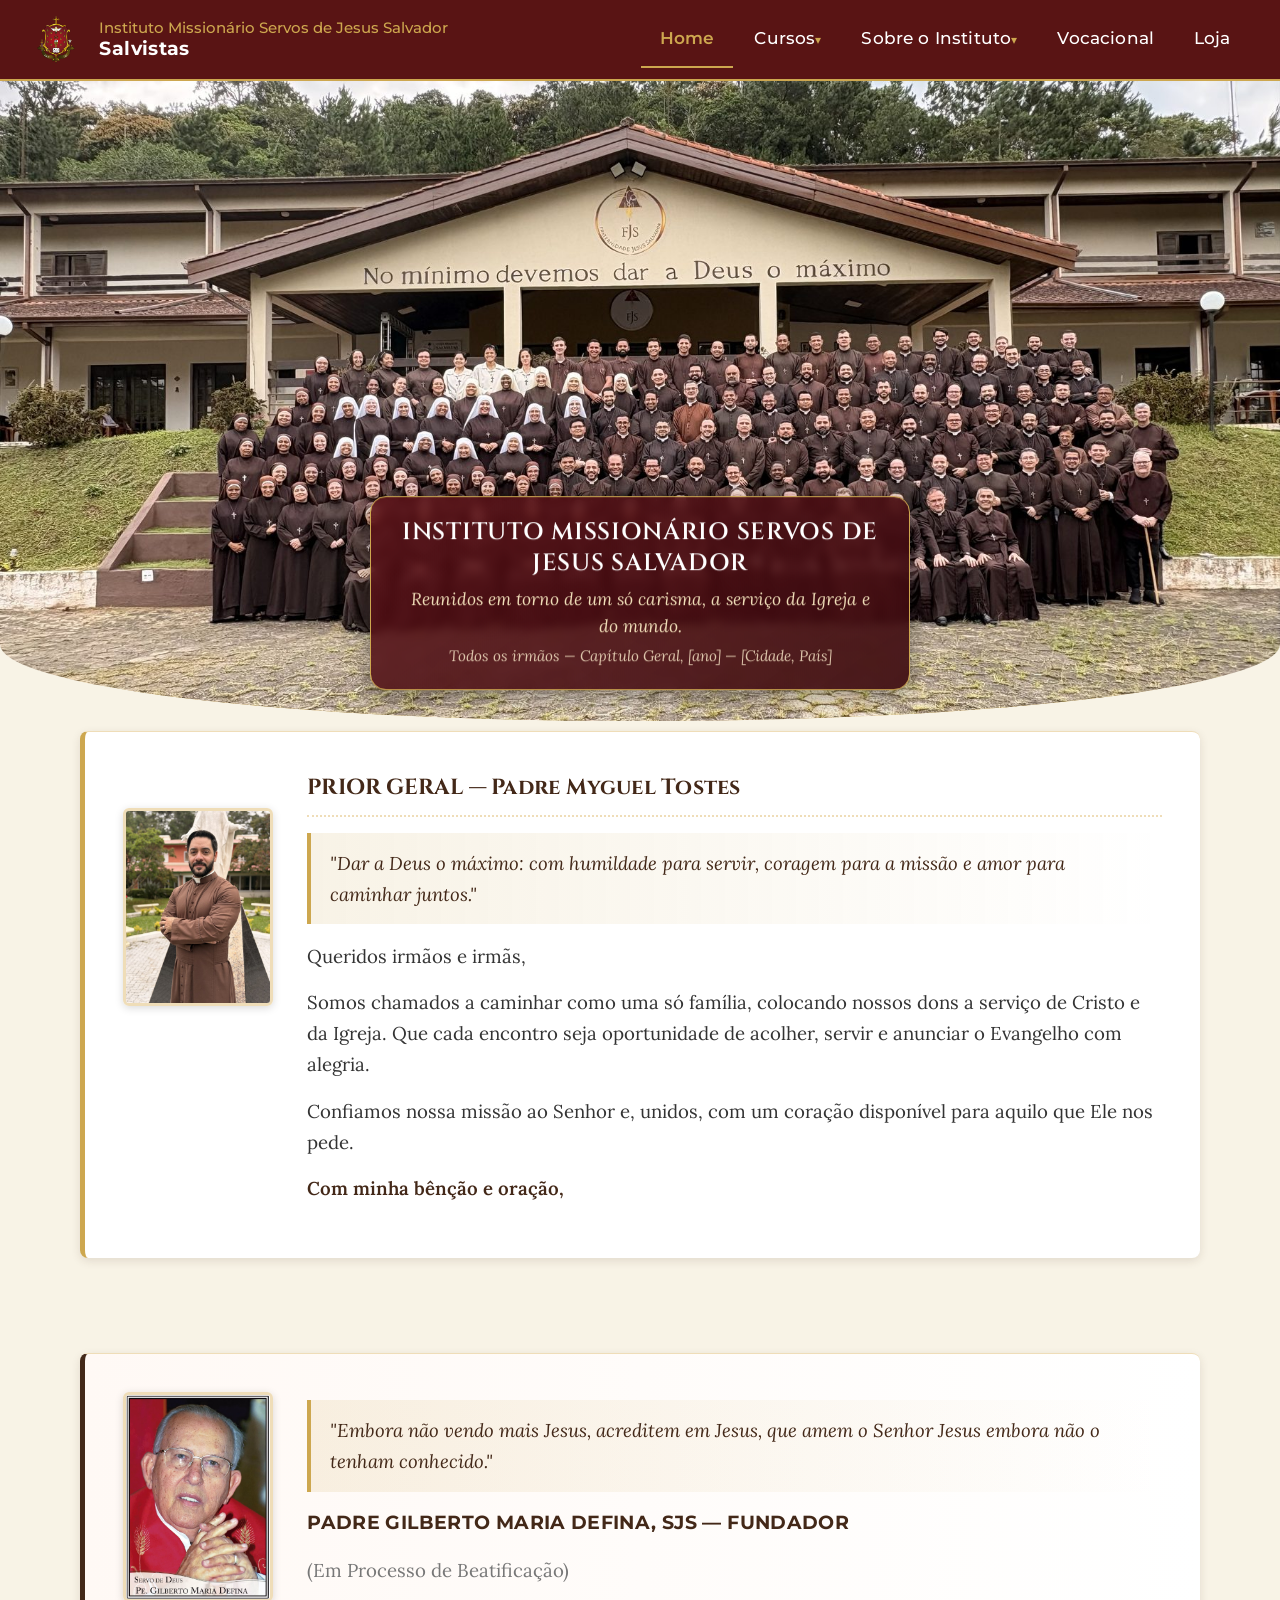
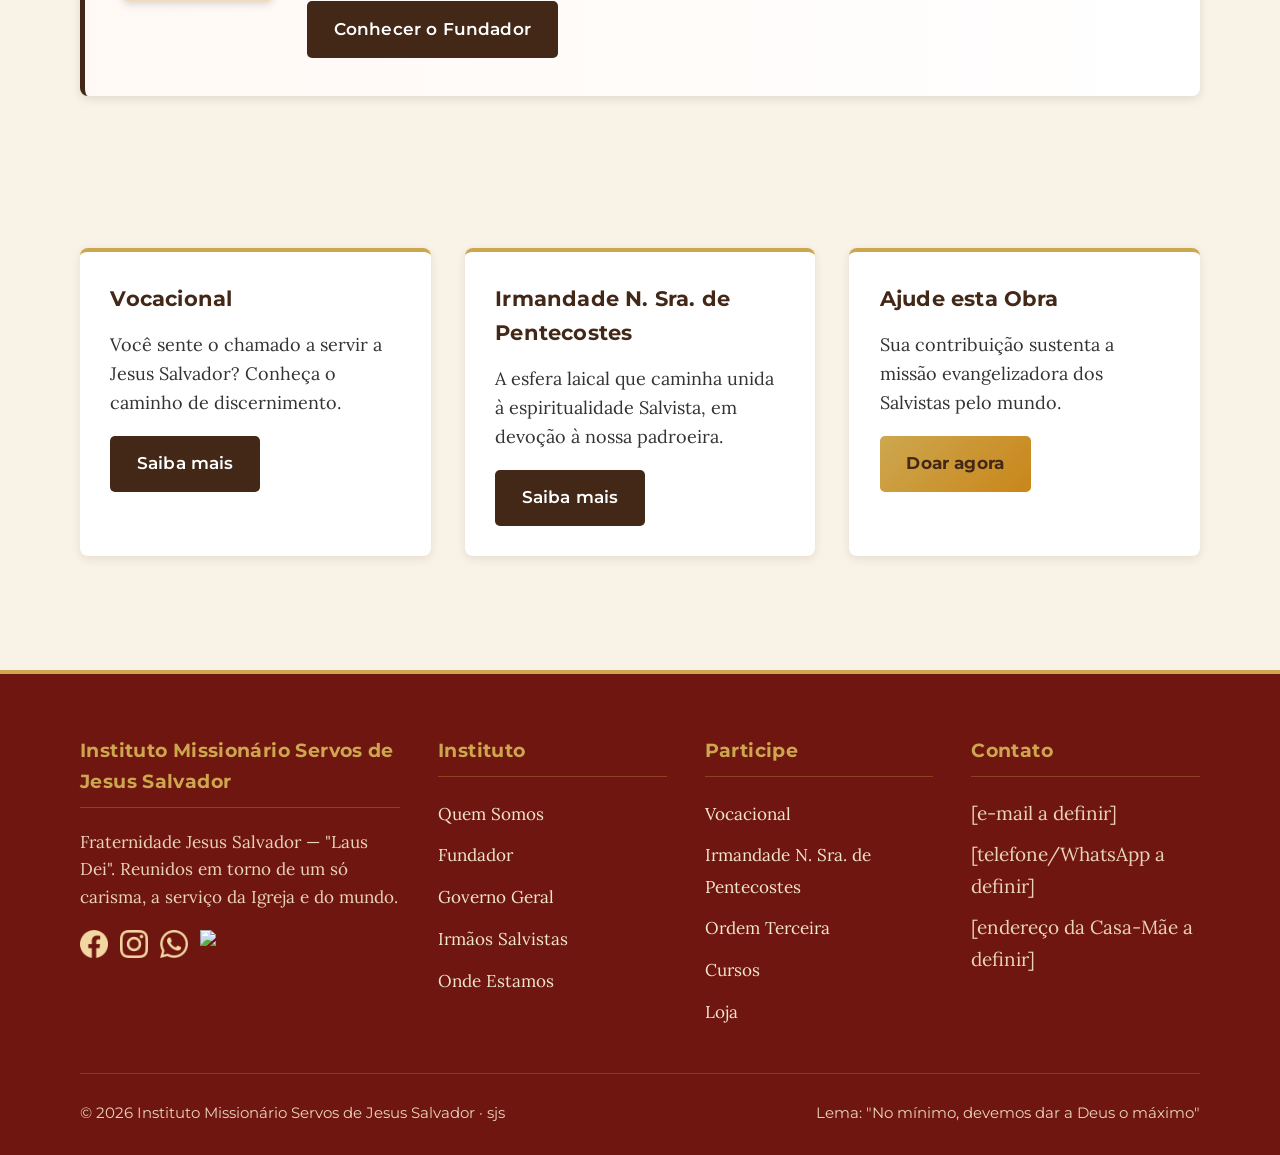
==== index.html @ c1e50032 "Add files via upload" ====
<!DOCTYPE html>
<html lang="pt-BR">
<head>
<meta charset="UTF-8">
<meta name="viewport" content="width=device-width, initial-scale=1.0">
<title>Início | Instituto Missionário Servos de Jesus Salvador</title>
<meta name="description" content="Instituto Missionário Servos de Jesus Salvador — Fraternidade Jesus Salvador, Salvistas.">
<link rel="preconnect" href="https://fonts.googleapis.com">
<link rel="preconnect" href="https://fonts.gstatic.com" crossorigin>
<link href="https://fonts.googleapis.com/css2?family=Cinzel:wght@500;600&family=Lora:ital,wght@0,400;0,500;0,600;1,400&family=Montserrat:wght@500;600;700&display=swap" rel="stylesheet">
<link rel="stylesheet" href="index.css">
</head>
<body>



<header class="site-header">
  <div class="container header-bar">
    <a href="index.html" class="brand">
      <span class="brand-mark" aria-hidden="true">
        <img src="images/brasao.png" alt="Brasão do Instituto" width="44" height="44">
      </span>
      <span class="brand-text">
        <span class="eyebrow-brand">Instituto Missionário Servos de Jesus Salvador</span>
        <span class="brand-name">Salvistas</span>
      </span>
    </a>
    <button class="nav-toggle" aria-label="Abrir menu" aria-expanded="false">☰</button>
    <nav class="primary-nav" aria-label="Menu principal">
      <button class="nav-close" aria-label="Fechar menu">✕</button>
      <ul>
        <li class="active"><a href="index.html">Home</a></li>
        <li class="has-dropdown">
          <a href="#" class="dropdown-trigger">Cursos</a>
          <div class="dropdown">
            <a href="cursos.html">Cursos</a>
            <a href="formacao-permanente.html">Formação Permanente</a>
          </div>
        </li>
        <li class="has-dropdown">
          <a href="#" class="dropdown-trigger">Sobre o Instituto</a>
          <div class="dropdown">
            <a href="quem-somos.html">Quem Somos</a>
            <a href="fundador.html">Fundador</a>
            <a href="governo-geral.html">Governo Geral</a>
            <a href="irmaos-salvistas.html">Irmãos Salvistas</a>
            <a href="irmandade.html">Irmandade N. Sra. de Pentecostes</a>
            <a href="ordem-terceira.html">Ordem Terceira</a>
            <a href="onde-estamos.html">Onde Estamos</a>
            <a href="doacoes.html">Ajude esta Obra</a>
          </div>
        </li>
        <li class=""><a href="vocacional.html">Vocacional</a></li>
        <li class=""><a href="loja.html">Loja</a></li>
        <li class=""><a href="area-do-irmao.html" class="nav-account"><span class="nav-account-icon"><svg viewBox="0 0 24 24"><path d="M12 12c2.7 0 4.9-2.2 4.9-4.9S14.7 2.2 12 2.2 7.1 4.4 7.1 7.1 9.3 12 12 12zm0 2.5c-3.3 0-9.8 1.6-9.8 4.9v2.4h19.6v-2.4c0-3.3-6.5-4.9-9.8-4.9z"/></svg></span>Área do Irmão</a></li>
      </ul>
    </nav>
  </div>
</header>



<main>
<section class="home-hero">
  <div class="home-hero-photo">
    <img
      class="home-hero-photo-img"
      src="images/capitulo-geral.jpg"
      alt="Capítulo Geral — todos os irmãos do Instituto Missionário Servos de Jesus Salvador"
    >
    <div class="home-hero-box">
      <div class="home-hero-box-inner">
        <h1>Instituto Missionário Servos de Jesus Salvador</h1>
        <p class="hero-text">
          Reunidos em torno de um só carisma, a serviço da Igreja e do mundo.
        </p>
        <p class="hero-meta">
          Todos os irmãos — Capítulo Geral, [ano] — [Cidade, País]
        </p>
      </div>
    </div>
  </div>
</section>



<div class="container">
<section class="prior-message">
  <div class="priest-card">
    <div class="photo priest-photo"><img src="images/prior-geral.jpg" alt="Pe. Myguel Tostes, sjs — Prior Geral" loading="lazy"></div>
    <div class="priest-content">
      <h3>PRIOR GERAL — Padre Myguel Tostes</h3>
      <p class="card-quote">"Dar a Deus o máximo: com humildade para servir, coragem para a missão e amor para caminhar juntos."</p>
      <p>Queridos irmãos e irmãs,</p>
      <p>Somos chamados a caminhar como uma só família, colocando nossos dons a serviço de Cristo e da Igreja. Que cada encontro seja oportunidade de acolher, servir e anunciar o Evangelho com alegria.</p>
      <p>Confiamos nossa missão ao Senhor e, unidos, com um coração disponível para aquilo que Ele nos pede.</p>
      <p class="prior-blessing">Com minha bênção e oração,</p>
    </div>
  </div>
</section>



<section class="section-block">
  <div class="founder-card">
    <div class="photo founder-photo"><img src="images/fundador.jpg" alt="Padre Gilberto Maria Defina, sjs — Fundador" loading="lazy"></div>
    <div class="priest-content">
      <p class="card-quote">"Embora não vendo mais Jesus, acreditem em Jesus, que amem o Senhor Jesus embora não o tenham conhecido."</p>
      <p class="founder-cite">PADRE GILBERTO MARIA DEFINA, SJS — FUNDADOR</p>
      <p class="founder-sub">(Em Processo de Beatificação)</p>
      <a href="fundador.html" class="btn">Conhecer o Fundador</a>
    </div>
  </div>
</section>



<section class="services-grid grid grid-3">
  <div class="card">
    <h3>Vocacional</h3>
    <p>Você sente o chamado a servir a Jesus Salvador? Conheça o caminho de discernimento.</p>
    <a href="vocacional.html" class="btn">Saiba mais</a>
  </div>
  <div class="card">
    <h3>Irmandade N. Sra. de Pentecostes</h3>
    <p>A esfera laical que caminha unida à espiritualidade Salvista, em devoção à nossa padroeira.</p>
    <a href="irmandade.html" class="btn">Saiba mais</a>
  </div>
  <div class="card">
    <h3>Ajude esta Obra</h3>
    <p>Sua contribuição sustenta a missão evangelizadora dos Salvistas pelo mundo.</p>
    <a href="doacoes.html" class="btn btn-gold">Doar agora</a>
  </div>
</section>
</div>
</main>



<footer class="site-footer">
  <div class="container">
    <div class="footer-grid">
      <div>
        <h4>Instituto Missionário Servos de Jesus Salvador</h4>
        <p>Fraternidade Jesus Salvador — "Laus Dei". Reunidos em torno de um só carisma, a serviço da Igreja e do mundo.</p>
                <div class="social-row" aria-label="Redes sociais">
          <a href="#" aria-label="Facebook">
            <img src="images/facebook.png" alt="Facebook">
          </a>
          </a>
          <a href="#" aria-label="Instagram">
            <img src="images/instagram.png" alt="Instagram">
          </a>
          <a href="#" aria-label="WhatsApp">
            <img src="images/whatsapp.png" alt="WhatsApp">
          </a>
          <a href="#" aria-label="YouTube">
            <img src="images/youtube (1).png" alt="YouTube">
          </a>
        </div>
      </div>
      <div>
        <h4>Instituto</h4>
        <ul>
          <li><a href="quem-somos.html">Quem Somos</a></li>
          <li><a href="fundador.html">Fundador</a></li>
          <li><a href="governo-geral.html">Governo Geral</a></li>
          <li><a href="irmaos-salvistas.html">Irmãos Salvistas</a></li>
          <li><a href="onde-estamos.html">Onde Estamos</a></li>
        </ul>
      </div>
      <div>
        <h4>Participe</h4>
        <ul>
          <li><a href="vocacional.html">Vocacional</a></li>
          <li><a href="irmandade.html">Irmandade N. Sra. de Pentecostes</a></li>
          <li><a href="ordem-terceira.html">Ordem Terceira</a></li>
          <li><a href="cursos.html">Cursos</a></li>
          <li><a href="loja.html">Loja</a></li>
        </ul>
      </div>
      <div>
        <h4>Contato</h4>
        <ul>
          <li>[e-mail a definir]</li>
          <li>[telefone/WhatsApp a definir]</li>
          <li>[endereço da Casa-Mãe a definir]</li>
        </ul>
      </div>
    </div>
    <div class="footer-bottom">
      <span>© <span class="js-year"></span> Instituto Missionário Servos de Jesus Salvador · sjs</span>
      <span>Lema: "No mínimo, devemos dar a Deus o máximo"</span>
    </div>
  </div>
</footer>



<script src="script.js"></script>
</body>
</html>
---- index.css ----
/* ==========================================================================
   Instituto Missionário Servos de Jesus Salvador — Identidade Digital
   Paleta: institucional (vinho) / humildade (marrom) / leveza (dourado-creme)
   ========================================================================== */
:root{
  --vinho:          #6F1610;
  --vinho-escuro:   #591414;
  --marrom:         #432818;
  --dourado:        #CDA74F;
  --dourado-claro:  #EFDDB8;
  --ouro-brilhante: #C9861A;
  --creme:          #F8F3E6;
  --creme-2:        #f1e6d2;
  --tinta:          #333333;
  --tinta-suave:    #6b5a4a;
  --linha:          rgba(67,40,24,.14);
  --sombra:         0 3px 10px rgba(67,40,24,.12);
  --radius:         8px;
  --serif:          "Lora", Georgia, "Times New Roman", serif;
  --display:        "Cinzel", var(--serif);
  --ui:             "Montserrat", "Helvetica Neue", Arial, sans-serif;
}
*,*::before,*::after{ box-sizing:border-box; margin:0; padding:0; }
html{
  scroll-behavior:smooth;
  /* Tipografia fluida: a base em rem cresce/diminui suavemente com a largura
     da tela (e também acompanha o zoom do navegador), então tudo que usa rem
     — textos, paddings, gaps — se ajusta em vez de ficar "quebrado" nos extremos. */
  font-size: clamp(15px, 0.6vw + 12.5px, 19px);
  height:100%;
  overflow-x:hidden;
}
body{
  margin:0;
  font-family:var(--serif);
  color:var(--tinta);
  background:var(--creme);
  line-height:1.65;
  -webkit-font-smoothing:antialiased;
  /* Rodapé "grudado" no fim da tela: o body ocupa no mínimo a altura toda
     da janela e o <main> cresce para empurrar o footer para baixo, então
     nunca sobra área vazia (cinza) abaixo do rodapé, seja qual for o
     tamanho da tela ou o nível de zoom. */
  min-height:100vh;
  min-height:100dvh;
  display:flex;
  flex-direction:column;
  /* Trava qualquer scroll horizontal indesejado (ex.: o menu do celular,
     que fica posicionado fora da tela quando fechado) */
  overflow-x:hidden;
  width:100%;
}
main{ flex:1 0 auto; margin-top:0; padding-top:0; }
.site-footer{ flex:0 0 auto; }
img{ max-width:100%; display:block; height:auto; }
a{ color:inherit; text-decoration:none; }
h1,h2,h3,h4{ 
  font-family:var(--ui); 
  font-weight:700; 
  color:var(--vinho-escuro); 
  margin:0 0 .5em; 
  letter-spacing:.01em; 
}
p{ margin:0 0 1em; }
.container{ width:min(1120px, 92%); margin:0 auto; }
:focus-visible{ outline:3px solid var(--dourado); outline-offset:3px; }
@media (prefers-reduced-motion: reduce){ *{ animation-duration:.001ms !important; transition-duration:.001ms !important; } }
/* --- Cabeçalho / Navegação --- */
.site-header{
  position:sticky; top:0; z-index:50;
  background:var(--vinho-escuro);
  border-bottom:2px solid var(--dourado);
  margin-bottom:0;
}
.header-bar{
  display:flex; align-items:center; justify-content:space-between;
  gap:1.5rem; padding:.6rem 0;
}
/* Cabeçalho ocupa a largura toda da tela (sem o respiro centralizado do .container),
   assim a marca fica colada à esquerda da janela. */
.site-header .container.header-bar{
  width:100%; max-width:none; margin:0; padding-left:1.6rem; padding-right:1.6rem;
}
.brand{ 
  display:flex; align-items:center; gap:.9rem; 
  text-decoration:none;
}
.brand-mark{ 
  width:52px; height:52px; flex:none; 
  display:flex; align-items:center; justify-content:center;
  background:transparent;
  border-radius:0;
}
.brand-mark img{ 
  width:100%; height:100%; object-fit:contain; 
  display:block;
  border-radius:0;
  background:transparent;
}
.brand-text{ 
  display:flex; flex-direction:column; 
  line-height:1.2;
}
.brand-text .eyebrow-brand{ 
  display:block; 
  font-family:var(--ui); 
  font-size:.78rem; 
  color:var(--dourado);
  font-weight:500; 
  line-height:1.3;
}
.brand-text .brand-name{ 
  font-family:var(--ui); 
  font-weight:700; 
  font-size:.98rem; 
  color:#fff;
  letter-spacing:.02em; 
}
nav.primary-nav{ display:flex; align-items:center; gap:.2rem; }
nav.primary-nav ul{ list-style:none; display:flex; gap:.1rem; margin:0; padding:0; align-items:center; }
nav.primary-nav > ul > li{ position:relative; }
nav.primary-nav > ul > li > a{
  display:block; padding:.7rem 1rem; font-family:var(--ui); font-size:.88rem; font-weight:500;
  letter-spacing:.01em; color:#fff; border-bottom:2px solid transparent; 
  transition:all .25s ease; cursor:pointer;
}
nav.primary-nav > ul > li > a:hover{ color:var(--dourado); border-bottom-color:var(--dourado); }
/* --- Botão "Área do Irmão" no menu (estilo pill, ícone + texto) --- */
nav.primary-nav .nav-account{
  display:flex !important; align-items:center; gap:.5rem;
  background:var(--dourado); color:var(--vinho-escuro) !important;
  padding:.55rem 1.1rem !important; border-radius:999px;
  font-weight:700 !important; border-bottom:none !important;
  margin-left:.4rem;
}
nav.primary-nav .nav-account:hover{
  background:var(--ouro-brilhante); color:var(--vinho-escuro) !important;
  border-bottom:none !important; transform:translateY(-1px);
}
nav.primary-nav .nav-account .nav-account-icon{
  width:20px; height:20px; border-radius:50%; background:var(--vinho-escuro);
  display:flex; align-items:center; justify-content:center; flex:none;
}
nav.primary-nav .nav-account .nav-account-icon svg{ width:12px; height:12px; fill:var(--dourado); }
nav.primary-nav > ul > li.active > a,
nav.primary-nav > ul > li.has-dropdown.active > a{ 
  background:transparent; 
  color:var(--dourado); 
  font-weight:600; 
  border-bottom:2px solid var(--dourado); 
}
nav.primary-nav > ul > li.has-dropdown > a::after{ 
  content:" ▾"; 
  font-size:.7em; 
  color:var(--dourado); 
  display:inline-block;
  transition:transform .25s ease;
}
nav.primary-nav > ul > li.has-dropdown.open > a::after{
  transform:rotate(180deg);
}
/* --- Dropdown — Abre SÓ ao Clicar (sem hover) --- */
.dropdown{
  position:absolute; top:100%; left:0; min-width:260px; 
  background:linear-gradient(160deg, #fff9f5 0%, #ffffff 100%);
  border:1px solid var(--dourado-claro); 
  box-shadow:0 10px 30px rgba(95, 22, 16, .22); 
  padding:.7rem 0; border-radius:10px;
  opacity:0; visibility:hidden; transform:translateY(12px);
  transition:opacity .25s ease, transform .25s ease, visibility .25s;
  z-index:100;
}
.has-dropdown.open .dropdown{ 
  opacity:1; visibility:visible; transform:translateY(0); 
}
.dropdown a{ 
  display:block; padding:.85rem 1.2rem; font-family:var(--ui); 
  font-size:.9rem; color:var(--marrom); 
  border-radius:0; margin:0 .4rem;
  transition:all .2s ease;
  border-left:3px solid transparent;
}
.dropdown a:hover{ 
  background:linear-gradient(90deg, rgba(205,167,79,.18) 0%, transparent 100%); 
  color:var(--vinho); 
  border-left-color:var(--dourado);
  padding-left:1.4rem;
}
.nav-toggle{ display:none; background:none; border:1px solid rgba(243,215,163,.4); padding:.5rem .65rem; font-size:1.1rem; color:#f1e4cc; cursor:pointer; }
/* --- Botão Fechar no Menu Lateral --- */
.nav-close{
  display:none;
  position:absolute;
  top:1rem;
  right:1rem;
  background:transparent;
  border:1px solid var(--dourado);
  color:var(--dourado);
  font-size:1rem;
  padding:.4rem .8rem;
  border-radius:6px;
  cursor:pointer;
  transition:all .25s ease;
}
.nav-close:hover{
  background:var(--dourado);
  color:var(--vinho-escuro);
}
/* ==========================================================
   HERO
   ========================================================== */
.home-hero {
  position: relative;
  width: 100%;
  margin: 0;
  padding: 0;
  overflow: hidden;
  background: var(--creme);
  padding-bottom: 10px;
}
.home-hero-photo {
  position: relative;
  width: 100%;
  padding-top: 50%;
  overflow: hidden;
  z-index: 1;
  border-bottom-left-radius: 50% 12%;
  border-bottom-right-radius: 50% 12%;
}
.home-hero-photo-img {
  position: absolute;
  top: 0;
  left: 0;
  width: 100%;
  height: 100%;
  object-fit: cover;
  object-position: center top;
  display: block;
  z-index: 1;
}
.home-hero-photo::after {
  content: "";
  position: absolute;
  left: 0;
  bottom: 0;
  width: 100%;
  height: 40px;
  background: linear-gradient(
    90deg,
    transparent 0%,
    #CDA74F 20%,
    #EFDDB8 50%,
    #CDA74F 80%,
    transparent 100%
  );
  border-bottom-left-radius: 50% 12%;
  border-bottom-right-radius: 50% 12%;
}
.home-hero-box {
  position: absolute;
  top: 80%;
  left: 50%;
  transform: translate(-50%, -50%);
  z-index: 10;
  width: min(540px, 85%);
  animation: fadeInUp 1s ease-out forwards;
  opacity: 0;
}
@keyframes fadeInUp {
  to {
    opacity: 1;
    transform: translate(-50%, -50%) translateY(0);
  }
}
.home-hero-box-inner {
  width: 100%;
  background: linear-gradient(
    145deg,
    rgba(90, 16, 22, 0.85),
    rgba(60, 10, 15, 0.90)
  );
  color: #fff;
  text-align: center;
  padding: 20px 28px 22px;
  border-radius: 16px;
  border: 1px solid var(--dourado);
  box-shadow: 0 6px 24px rgba(0, 0, 0, 0.4);
  backdrop-filter: blur(4px);
  transition: all .4s ease !important;
}
.home-hero-box-inner:hover {
  transform: translateY(-8px) scale(1.02);
  box-shadow: 0 12px 35px rgba(111, 22, 16, .55), inset 0 0 0 1px rgba(205,167,79,.3);
  border-color: var(--ouro-brilhante);
}
.home-hero-box-inner:hover h1 {
  color: var(--dourado-claro);
  text-shadow: 0 0 12px rgba(205,167,79,.4);
}
.home-hero-box-inner h1 {
  font-family: var(--display);
  color: #fff;
  font-size: clamp(1rem, 2vw, 1.25rem);
  margin: 0 0 0.4rem;
  letter-spacing: 0.03em;
  line-height: 1.3;
  font-weight: 600;
  text-transform: uppercase;
}
.hero-text {
  font-family: var(--serif);
  font-style: italic;
  color: var(--dourado-claro);
  font-size: 0.92rem;
  margin-bottom: 0.35rem;
  line-height: 1.5;
}
.hero-meta {
  font-family: var(--serif);
  font-style: italic;
  font-size: 0.8rem;
  color: #e9d4b8;
  margin-bottom: 0;
  opacity: 0.92;
  line-height: 1.4;
}
/* --- Cartões: Prior Geral e Fundador --- */
.prior-message{ padding-top:0; }
.priest-card, .founder-card{
  display:flex; gap:1.8rem; align-items:flex-start; background:#fff;
  padding:2rem; border-radius:8px; box-shadow:0 3px 10px rgba(67,40,24,.12);
  border-top:1px solid var(--dourado-claro);
}
.priest-card{ border-left:5px solid var(--dourado); }
.founder-card{ border-left:5px solid var(--marrom); background:linear-gradient(90deg,#fff9f5 0%,#ffffff 100%); }
.priest-photo{
  width:150px; flex:none; border-radius:6px; overflow:hidden;
  border:3px solid var(--dourado-claro); box-shadow:0 2px 8px rgba(0,0,0,.15);
  margin-top: 2rem;
}
.founder-photo{
  width:150px; flex:none; border-radius:6px; overflow:hidden;
  border:3px solid var(--dourado-claro); box-shadow:0 2px 8px rgba(0,0,0,.15);
}
.priest-photo img, .founder-photo img{ width:100%; display:block; height:100%; object-fit:cover; }
.priest-content h3{
  color:var(--marrom); font-family:var(--display); font-size:1.15rem; margin-bottom:.8rem;
  padding-bottom:.5rem; border-bottom:2px dotted var(--dourado-claro);
}
.priest-content p{ margin-bottom:.85rem; font-size:.98rem; line-height:1.65; }
.prior-blessing{ margin-top:.8rem; font-weight:600; color:var(--marrom); }
.card-quote{
  font-style:italic; color:var(--marrom); margin:.4rem 0 1.2rem; padding:.8rem 1rem;
  border-left:4px solid var(--dourado); border-radius:0 6px 6px 0;
  background:linear-gradient(90deg, rgba(205,167,79,.14) 0%, transparent 100%);
  font-size:.98rem; line-height:1.6;
}
.founder-cite{ 
  font-family:var(--ui); font-weight:700; font-size:.9rem; 
  letter-spacing:.02em; color:var(--marrom); margin-bottom:.3rem; 
}
.founder-sub{ font-size:.85rem; color:#777; margin-top:.2rem; }
/* --- Seções e Grades --- */
section{ padding:4rem 0; }
.section-block{ padding-top:1rem; }
.grid{ display:grid; gap:1.8rem; }
.grid-3{ grid-template-columns:repeat(3,1fr); }
.card{
  background:#fff; border:none; border-radius:8px; padding:1.6rem;
  box-shadow:0 3px 10px rgba(67,40,24,.10); border-top:4px solid var(--dourado);
  transition:transform .3s ease, box-shadow .3s ease;
}
.card:hover{ transform:translateY(-4px); box-shadow:0 5px 15px rgba(67,40,24,.18); }
.card h3{ font-size:1.08rem; color:var(--marrom); margin-bottom:.8rem; }
.card p{ font-size:.95rem; line-height:1.6; }
/* --- Botões --- */
.btn{
  display:inline-block; font-family:var(--ui); font-weight:600; font-size:.88rem; letter-spacing:.01em;
  padding:.75rem 1.4rem; border:none; border-radius:5px; color:#fff; background:var(--marrom); cursor:pointer;
  transition:all .3s ease;
}
.btn:hover{ background:#5a3622; box-shadow:0 3px 8px rgba(67,40,24,.3); }
.btn-gold{ 
  background:linear-gradient(135deg, var(--dourado) 0%, var(--ouro-brilhante) 100%); 
  color:var(--marrom); font-weight:700; 
}
.btn-gold:hover{ 
  background:linear-gradient(135deg, var(--ouro-brilhante) 0%, var(--dourado) 100%); 
  color:var(--marrom); 
}
/* --- Rodapé --- */
footer.site-footer{ 
  background:var(--vinho); color:#e9d4b8; padding:3.2rem 0 1.6rem; 
  border-top:4px solid var(--dourado); margin-top:2rem; 
}
footer.site-footer h4{ 
  color:var(--dourado); font-size:1rem; letter-spacing:.02em; 
  margin-bottom:1.1rem; padding-bottom:.5rem; 
  border-bottom:1px solid rgba(205,167,79,.3); 
}
footer.site-footer p{ font-size:.9rem; line-height:1.6; }
footer.site-footer a{ color:#F0E6CC; font-size:.9rem; }
footer.site-footer a:hover{ color:var(--dourado-claro); padding-left:4px; transition:.2s ease; }
.footer-grid{ display:grid; grid-template-columns:1.4fr 1fr 1fr 1fr; gap:2rem; }
.footer-grid ul{ list-style:none; margin:0; padding:0; display:flex; flex-direction:column; gap:.55rem; }
.footer-bottom{ 
  margin-top:2.4rem; padding-top:1.4rem; border-top:1px solid rgba(255,255,255,.14); 
  font-family:var(--ui); font-size:.78rem; color:#e9d4b8; 
  display:flex; justify-content:space-between; flex-wrap:wrap; gap:.6rem; 
}
/* =====================================================
   📱 ÍCONES DAS REDES SOCIAIS — SEM BOLA, SÓ IMAGENS
   ===================================================== */
.social-row {
  display: flex;
  gap: 12px;
  margin-top: 1rem;
}
.social-row a {
  width: 28px;
  height: 28px;
  display: flex !important;
  align-items: center !important;
  justify-content: center !important;
  background: transparent !important;
  border: none !important;
  border-radius: 0;
  padding: 0 !important;
  text-indent: 0 !important;
  font-size: 0 !important;
  transition: transform .3s ease;
}
.social-row a img {
  width: 28px !important;
  height: 28px !important;
  object-fit: contain !important;
  display: block !important;
  margin: 0 !important;
  padding: 0 !important;
}
.social-row a:hover {
  transform: scale(1.15);
}
/* --- Responsividade / Celular --- */
@media (max-width:1100px){
  .nav-toggle{ display:block; }
  /* ✅ Menu lateral — MESMA COR da barra de navegação */
  nav.primary-nav{
    position:fixed; top:0; right:0; bottom:0; width:min(320px,86%); height:100vh;
    background:var(--vinho-escuro);
    flex-direction:column; align-items:stretch;
    transform:translateX(100%); transition:transform .25s ease; 
    padding:5rem 1.2rem 2rem;
    box-shadow:var(--sombra); overflow:auto;
  }
  nav.primary-nav.open{ transform:translateX(0); }
  /* ✅ Mostra o botão Fechar no celular */
  .nav-close{ display:block; }
  nav.primary-nav ul{ flex-direction:column; align-items:stretch; }
  nav.primary-nav > ul > li > a{ border-bottom:1px solid rgba(205,167,79,.15); }
  nav.primary-nav .nav-account{ justify-content:center; margin:.6rem 0 0; border-bottom:none !important; }
  /* ✅ Dropdown no celular — sem espaço vazio */
  .dropdown{ 
    position:static; 
    max-height:0; 
    opacity:0; 
    visibility:hidden; 
    transform:translateY(0); 
    box-shadow:none; 
    border:none; 
    background:rgba(0,0,0,.15);
    padding-left:.8rem; 
    padding-top:0; 
    margin:0;
    overflow:hidden;
    transition:max-height .25s ease, opacity .2s ease, padding .25s ease;
  }
  .has-dropdown.open .dropdown{ 
    max-height:500px; 
    opacity:1; 
    visibility:visible; 
    padding-top:.5rem;
  }
  .has-dropdown > a::after{ float:right; }
  .dropdown a{ color:#f1e4cc; border-left-color:transparent; }
  .dropdown a:hover{ 
    background:rgba(205,167,79,.25); 
    color:#fff; 
    border-left-color:var(--dourado);
  }
}
@media (max-width:860px){ 
  .grid-3{ grid-template-columns:1fr 1fr; } 
  .footer-grid{ grid-template-columns:1fr 1fr; } 
}
@media (max-width:640px){
  .priest-card, .founder-card{ flex-direction:column; text-align:center; }
  .priest-photo, .founder-photo{ margin:0 auto; }
  .grid-3{ grid-template-columns:1fr; }
  .footer-grid{ grid-template-columns:1fr; }
  .header-bar{ flex-wrap:nowrap; }
  .brand{ min-width:0; flex:1 1 auto; }
  .brand-text{ min-width:0; }
  .brand-text .eyebrow-brand{ 
    white-space:nowrap; overflow:hidden; text-overflow:ellipsis; max-width:100%;
    font-size:.68rem;
  }
  .brand-text .brand-name{ font-size:.92rem; }
  .brand-mark{ width:40px; height:40px; }
  .nav-toggle{ flex:none; }
  .home-hero-box-inner{ padding:16px 20px; }

  /* ✅ QUADRADO SOBRE A FOTO — TOTALMENTE ESCONDIDO NO CELULAR */
  .home-hero-box {
    display: none !important;
  }
}
/* =====================================================
   🖥️ TELAS MUITO LARGAS (monitores ultra-wide / zoom bem
   afastado) — o conteúdo cresce em vez de sobrar espaço vazio
   ===================================================== */
@media (min-width:1440px){
  .container{ width:min(1280px, 88%); }
  section{ padding:5rem 0; }
}
@media (min-width:1900px){
  .container{ width:min(1440px, 82%); }
  html{ font-size:20px; }
}
/* =====================================================
   ✨ BARRA DE NAVEGAÇÃO ao rolar
   ===================================================== */
.site-header.rolando {
  box-shadow: 0 3px 12px rgba(0,0,0,.25);
  background: rgba(89, 20, 20, .97) !important;
  backdrop-filter: blur(6px);
  transition: all .2s ease;
}
/* =====================================================
   ⚡ APARECER RÁPIDO
   ===================================================== */
.escondido-antes {
  opacity: 0;
  transform: translateY(15px);
  transition: opacity .35s ease-out, transform .35s ease-out;
}
.apareceu {
  opacity: 1;
  transform: translateY(0);
}
/* Cards aparecem em sequência rápida */
.card:nth-child(2) { transition-delay: .08s; }
.card:nth-child(3) { transition-delay: .16s; }
.card:nth-child(4) { transition-delay: .24s; }
/* =====================================================
   🛡️ BRASÃO + NOME AO LADO — efeito juntos
   ===================================================== */
.brand {
  transition: transform .3s ease;
}
.brand:hover {
  transform: translateX(4px);
}
/* Brasão se mexe */
.brand-mark {
  transition: transform .35s ease, filter .35s ease;
}
.brand:hover .brand-mark {
  transform: scale(1.15) rotate(-5deg);
  filter: drop-shadow(0 4px 8px rgba(0,0,0,.35));
}
/* ✨ NOME AO LADO DO BRASÃO — brilha e cresce */
.brand-text {
  transition: all .35s ease;
}
.brand:hover .brand-text {
  transform: scale(1.03);
  letter-spacing: .02em;
}
.brand:hover .brand-name {
  color: var(--dourado) !important;
  text-shadow: 0 0 10px rgba(205,167,79,.35);
}
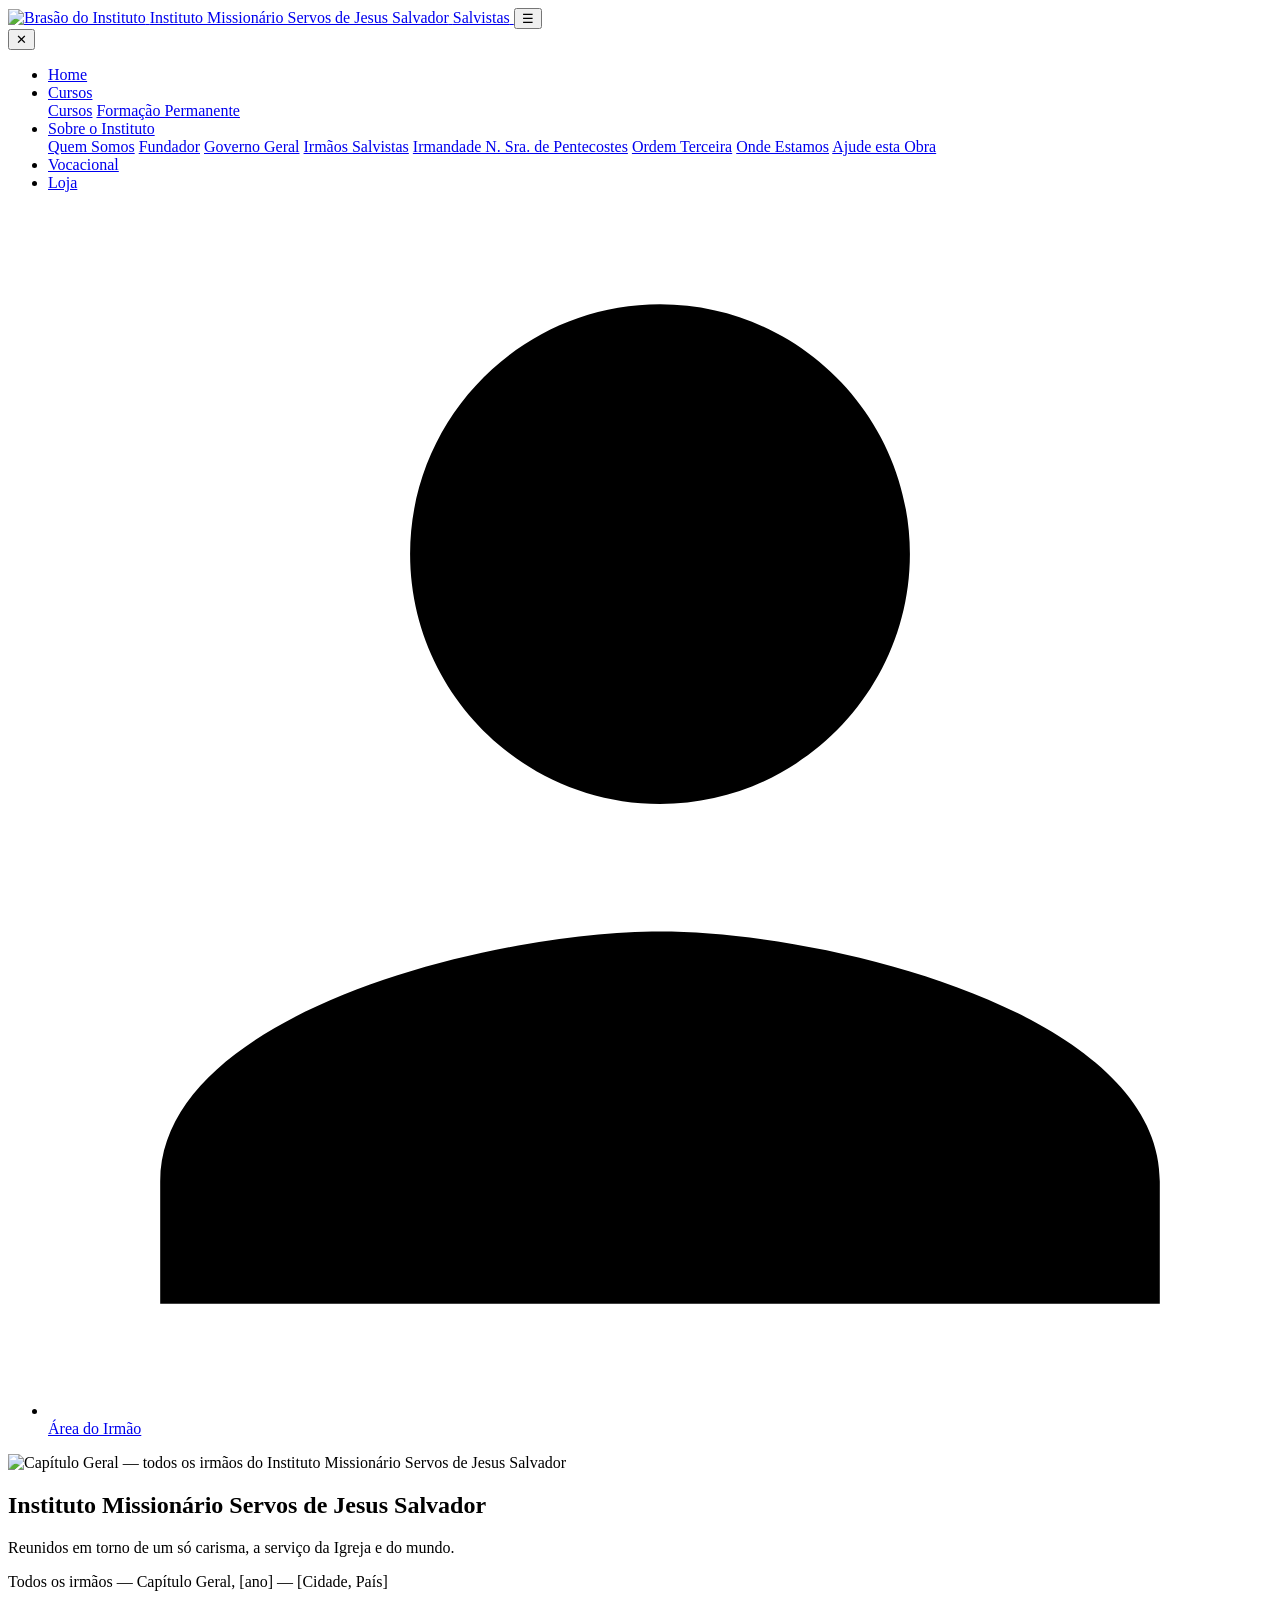
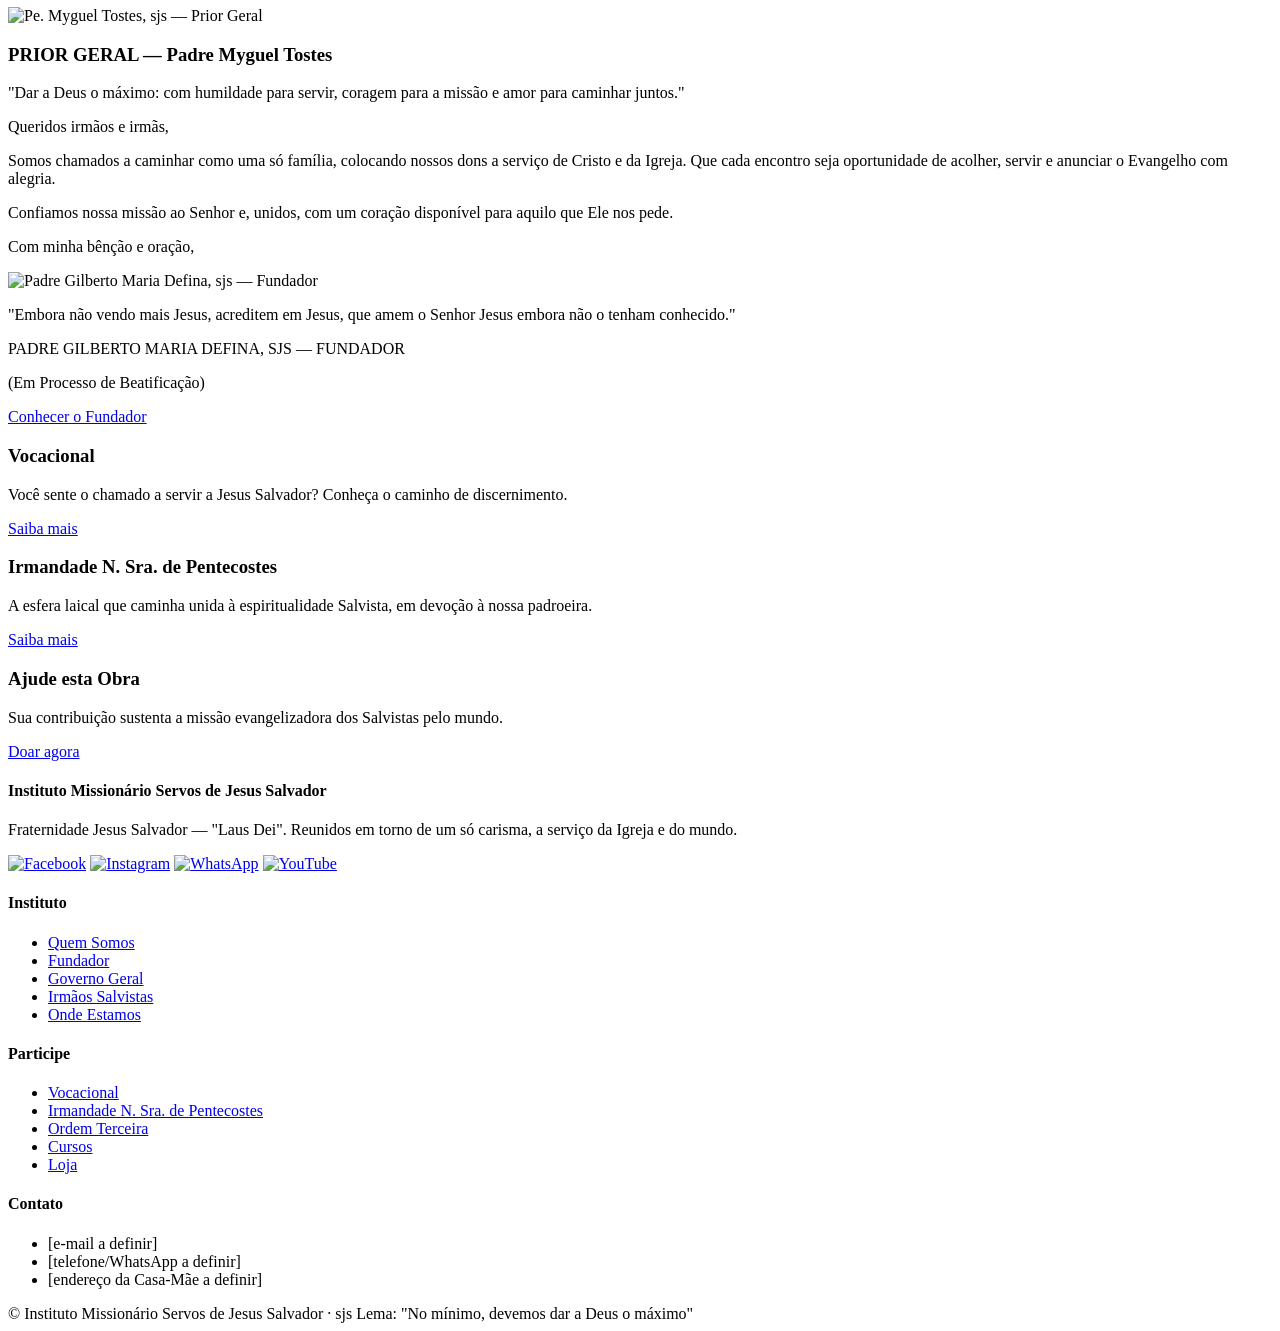
==== commit 82ed6489: "Update file paths for images and stylesheets" ====
--- a/index.html
+++ b/index.html
@@ -8,17 +8,14 @@
 <link rel="preconnect" href="https://fonts.googleapis.com">
 <link rel="preconnect" href="https://fonts.gstatic.com" crossorigin>
 <link href="https://fonts.googleapis.com/css2?family=Cinzel:wght@500;600&family=Lora:ital,wght@0,400;0,500;0,600;1,400&family=Montserrat:wght@500;600;700&display=swap" rel="stylesheet">
-<link rel="stylesheet" href="index.css">
+<link rel="stylesheet" href="css/index.css">
 </head>
 <body>
-
-
-
 <header class="site-header">
   <div class="container header-bar">
     <a href="index.html" class="brand">
       <span class="brand-mark" aria-hidden="true">
-        <img src="images/brasao.png" alt="Brasão do Instituto" width="44" height="44">
+        <img src="imagens/brasao.png" alt="Brasão do Instituto" width="44" height="44">
       </span>
       <span class="brand-text">
         <span class="eyebrow-brand">Instituto Missionário Servos de Jesus Salvador</span>
@@ -26,46 +23,45 @@
       </span>
     </a>
     <button class="nav-toggle" aria-label="Abrir menu" aria-expanded="false">☰</button>
-    <nav class="primary-nav" aria-label="Menu principal">
-      <button class="nav-close" aria-label="Fechar menu">✕</button>
-      <ul>
-        <li class="active"><a href="index.html">Home</a></li>
-        <li class="has-dropdown">
-          <a href="#" class="dropdown-trigger">Cursos</a>
-          <div class="dropdown">
-            <a href="cursos.html">Cursos</a>
-            <a href="formacao-permanente.html">Formação Permanente</a>
-          </div>
-        </li>
-        <li class="has-dropdown">
-          <a href="#" class="dropdown-trigger">Sobre o Instituto</a>
-          <div class="dropdown">
-            <a href="quem-somos.html">Quem Somos</a>
-            <a href="fundador.html">Fundador</a>
-            <a href="governo-geral.html">Governo Geral</a>
-            <a href="irmaos-salvistas.html">Irmãos Salvistas</a>
-            <a href="irmandade.html">Irmandade N. Sra. de Pentecostes</a>
-            <a href="ordem-terceira.html">Ordem Terceira</a>
-            <a href="onde-estamos.html">Onde Estamos</a>
-            <a href="doacoes.html">Ajude esta Obra</a>
-          </div>
-        </li>
-        <li class=""><a href="vocacional.html">Vocacional</a></li>
-        <li class=""><a href="loja.html">Loja</a></li>
-        <li class=""><a href="area-do-irmao.html" class="nav-account"><span class="nav-account-icon"><svg viewBox="0 0 24 24"><path d="M12 12c2.7 0 4.9-2.2 4.9-4.9S14.7 2.2 12 2.2 7.1 4.4 7.1 7.1 9.3 12 12 12zm0 2.5c-3.3 0-9.8 1.6-9.8 4.9v2.4h19.6v-2.4c0-3.3-6.5-4.9-9.8-4.9z"/></svg></span>Área do Irmão</a></li>
-      </ul>
-    </nav>
   </div>
+
+  <nav class="primary-nav" aria-label="Menu principal">
+    <button class="nav-close" aria-label="Fechar menu">✕</button>
+    <ul>
+      <li class="active"><a href="index.html">Home</a></li>
+      <li class="has-dropdown">
+        <a href="#" class="dropdown-trigger">Cursos</a>
+        <div class="dropdown">
+          <a href="cursos.html">Cursos</a>
+          <a href="formacao-permanente.html">Formação Permanente</a>
+        </div>
+      </li>
+      <li class="has-dropdown">
+        <a href="#" class="dropdown-trigger">Sobre o Instituto</a>
+        <div class="dropdown">
+          <a href="quem-somos.html">Quem Somos</a>
+          <a href="fundador.html">Fundador</a>
+          <a href="governo-geral.html">Governo Geral</a>
+          <a href="irmaos-salvistas.html">Irmãos Salvistas</a>
+          <a href="irmandade.html">Irmandade N. Sra. de Pentecostes</a>
+          <a href="ordem-terceira.html">Ordem Terceira</a>
+          <a href="onde-estamos.html">Onde Estamos</a>
+          <a href="doacoes.html">Ajude esta Obra</a>
+        </div>
+      </li>
+      <li class=""><a href="vocacional.html">Vocacional</a></li>
+      <li class=""><a href="loja.html">Loja</a></li>
+      <li class=""><a href="area-do-irmao.html" class="nav-account"><span class="nav-account-icon"><svg viewBox="0 0 24 24"><path d="M12 12c2.7 0 4.9-2.2 4.9-4.9S14.7 2.2 12 2.2 7.1 4.4 7.1 7.1 9.3 12 12 12zm0 2.5c-3.3 0-9.8 1.6-9.8 4.9v2.4h19.6v-2.4c0-3.3-6.5-4.9-9.8-4.9z"/></svg></span>Área do Irmão</a></li>
+    </ul>
+  </nav>
 </header>
-
-
 
 <main>
 <section class="home-hero">
   <div class="home-hero-photo">
     <img
       class="home-hero-photo-img"
-      src="images/capitulo-geral.jpg"
+      src="imagens/capitulo-geral.jpg"
       alt="Capítulo Geral — todos os irmãos do Instituto Missionário Servos de Jesus Salvador"
     >
     <div class="home-hero-box">
@@ -82,12 +78,10 @@
   </div>
 </section>
 
-
-
 <div class="container">
 <section class="prior-message">
   <div class="priest-card">
-    <div class="photo priest-photo"><img src="images/prior-geral.jpg" alt="Pe. Myguel Tostes, sjs — Prior Geral" loading="lazy"></div>
+    <div class="photo priest-photo"><img src="imagens/prior-geral.jpg" alt="Pe. Myguel Tostes, sjs — Prior Geral" loading="lazy"></div>
     <div class="priest-content">
       <h3>PRIOR GERAL — Padre Myguel Tostes</h3>
       <p class="card-quote">"Dar a Deus o máximo: com humildade para servir, coragem para a missão e amor para caminhar juntos."</p>
@@ -99,11 +93,9 @@
   </div>
 </section>
 
-
-
 <section class="section-block">
   <div class="founder-card">
-    <div class="photo founder-photo"><img src="images/fundador.jpg" alt="Padre Gilberto Maria Defina, sjs — Fundador" loading="lazy"></div>
+    <div class="photo founder-photo"><img src="imagens/fundador.jpg" alt="Padre Gilberto Maria Defina, sjs — Fundador" loading="lazy"></div>
     <div class="priest-content">
       <p class="card-quote">"Embora não vendo mais Jesus, acreditem em Jesus, que amem o Senhor Jesus embora não o tenham conhecido."</p>
       <p class="founder-cite">PADRE GILBERTO MARIA DEFINA, SJS — FUNDADOR</p>
@@ -112,8 +104,6 @@
     </div>
   </div>
 </section>
-
-
 
 <section class="services-grid grid grid-3">
   <div class="card">
@@ -135,28 +125,17 @@
 </div>
 </main>
 
-
-
 <footer class="site-footer">
   <div class="container">
     <div class="footer-grid">
       <div>
         <h4>Instituto Missionário Servos de Jesus Salvador</h4>
         <p>Fraternidade Jesus Salvador — "Laus Dei". Reunidos em torno de um só carisma, a serviço da Igreja e do mundo.</p>
-                <div class="social-row" aria-label="Redes sociais">
-          <a href="#" aria-label="Facebook">
-            <img src="images/facebook.png" alt="Facebook">
-          </a>
-          </a>
-          <a href="#" aria-label="Instagram">
-            <img src="images/instagram.png" alt="Instagram">
-          </a>
-          <a href="#" aria-label="WhatsApp">
-            <img src="images/whatsapp.png" alt="WhatsApp">
-          </a>
-          <a href="#" aria-label="YouTube">
-            <img src="images/youtube (1).png" alt="YouTube">
-          </a>
+        <div class="social-row" aria-label="Redes sociais">
+          <a href="#" aria-label="Facebook"><img src="imagens/facebook.png" alt="Facebook"></a>
+          <a href="#" aria-label="Instagram"><img src="imagens/instagram.png" alt="Instagram"></a>
+          <a href="#" aria-label="WhatsApp"><img src="imagens/whatsapp.png" alt="WhatsApp"></a>
+          <a href="#" aria-label="YouTube"><img src="imagens/youtube.png" alt="YouTube"></a>
         </div>
       </div>
       <div>
@@ -195,8 +174,6 @@
   </div>
 </footer>
 
-
-
-<script src="script.js"></script>
+<script src="js/script.js"></script>
 </body>
-</html>+</html>
